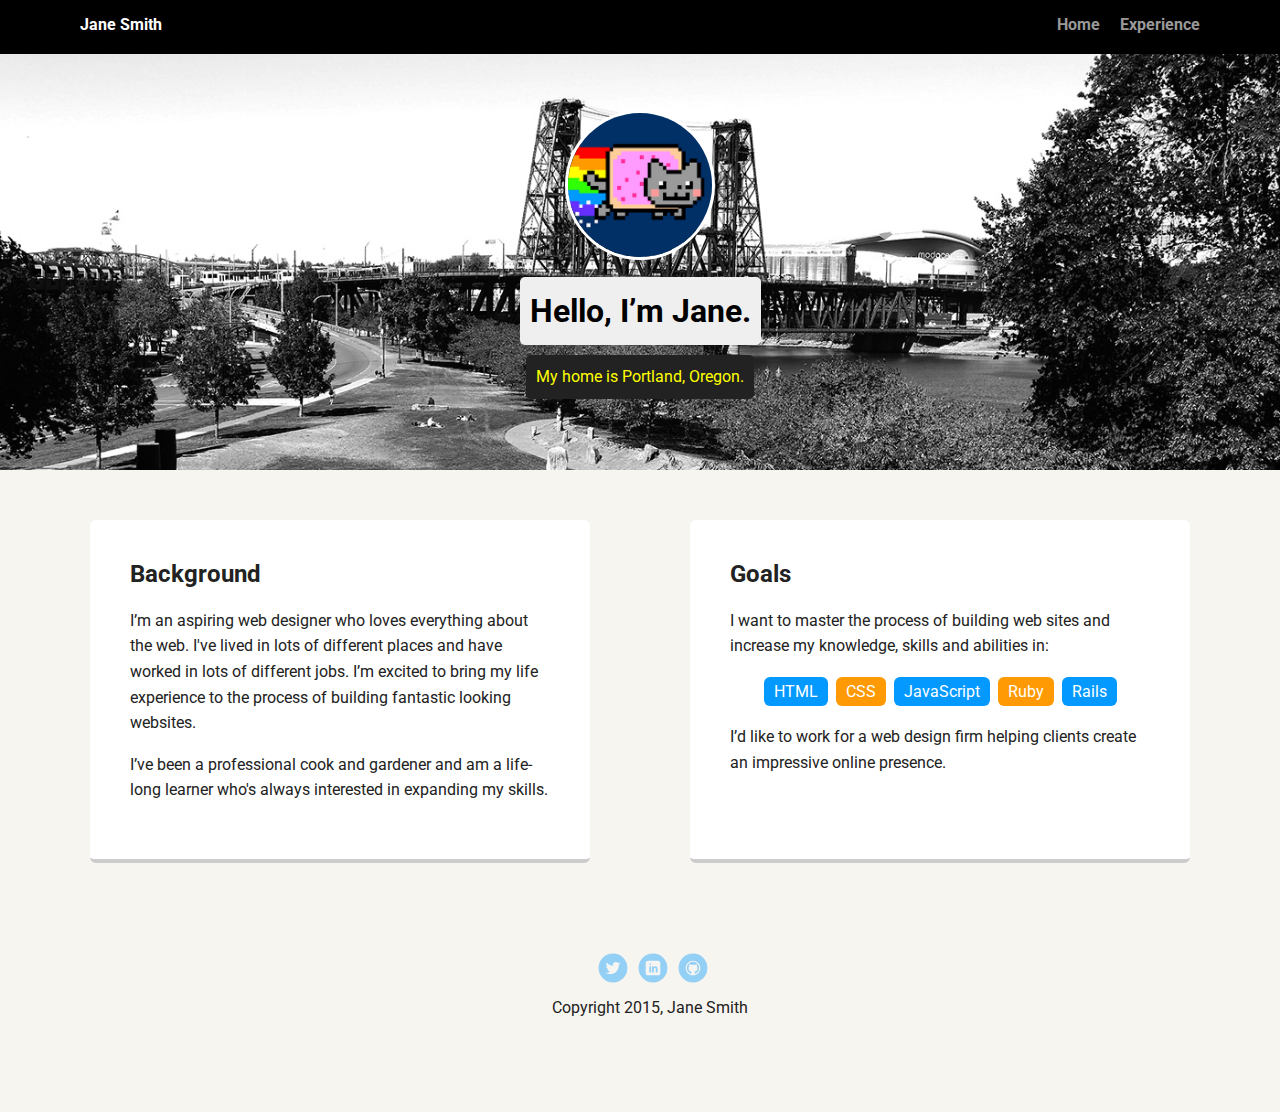
==== index.html @ 9df83da0 "Initial commit" ====
<!doctype html>
<html lang="en">
<head>
  <meta charset="utf-8">
  <title>Jane Smith's Profile</title>
  <meta name="viewport" content="width=device-width, initial-scale=1.0">
  <link rel="stylesheet" href="styles.css">
  <link href="https://fonts.googleapis.com/css?family=Muli%7CRoboto:400,300,500,700,900" rel="stylesheet"></head>
  <body>

    <div class="main-nav">
        <ul class="nav">
          <li class="name">Jane Smith</li>
          <li><a href="#">Home</a></li>
          <li><a href="#">Experience</a></li>
        </ul>
    </div>

    <header>
      <img src="images/me.png" alt="Drawing of Jane Smith" class="profile-image">
      <h1 class="tag name">Hello, I’m Jane.</h1>
      <p class="tag location">My home is Portland, Oregon.</p>
    </header>

    <main class="flex">
      <div class="card">
        <h2>Background</h2>
        <p>I’m an aspiring web designer who loves everything about the web. I've lived in lots of different places and have worked in lots of different jobs. I’m excited to bring my life experience to the process of building fantastic looking websites.</p>
        <p>I’ve been a professional cook and gardener and am a life-long learner who's always interested in expanding my skills.</p>
      </div> 

      <div class="card">
        <h2>Goals</h2>
        <p>I want to master the process of building web sites and increase my knowledge, skills and abilities in:</p>
        <ul class="skills">
          <li>HTML</li>
          <li>CSS</li>
          <li>JavaScript</li>
          <li>Ruby</li>
          <li>Rails</li>
        </ul>
        <p>I’d like to work for a web design firm helping clients create an impressive online presence.</p>
      </div> 

    </main>
    <footer>
      <ul>
        <li><a href="#" class="social twitter">Twitter</a></li>
        <li><a href="#" class="social linkedin">LinkedIn</a></li>
        <li><a href="#" class="social github">Github</a></li>
      </ul>
      <p class="copyright">Copyright 2015, Jane Smith</p>
    </footer>
  </body>
  </html>
---- styles.css ----
/* Global Layout Set-up */
* { 
  box-sizing: border-box;
}
  
body {
  margin: 0;
  padding: 0;
  text-align: center;
  font-family: 'Roboto', sans-serif;
  color: #222;
  background: #f7f5f0;
}
/* Link Styles */

a {
  text-decoration: none;
  color: #999;
}
a:hover {
  color: #6633ff;
}

/* Section Styles */

.main-nav {
  width: 100%;
  background: black;
  min-height: 30px;
  padding: 10px;
  position: fixed;
  text-align: center;
}
.nav {
  display: flex;
  justify-content: space-around;
  font-weight: 700;
  list-style-type: none;
  margin: 0 auto;
  padding: 0;
}

.nav .name {
    display: block;
    margin-right: auto;
    color: white;
}
.nav li {
  padding: 5px 10px 10px 10px;
}
.nav a {
  transition: all .5s;
}
.nav a:hover {
  color: white
}

header {
  text-align: center;
  background: url('images/portland.jpg') no-repeat top center ;
  background-size: cover;
  overflow: hidden;
  padding-top: 60px;
}
header {
  line-height: 1.5;
}
header .profile-image {
  margin-top: 50px;
  width: 150px;
  height: 150px;
  border-radius: 50%;
  border: 3px solid white;
  transition: all .5s;
}
header .profile-image:hover {
  transform: scale(1.2) rotate(5deg);
}
.tag {
  background-color: #efefef;
  color: black;
  padding: 10px;
  border-radius: 5px;
  display: table;
  margin: 10px auto;
} 
.location {
  background-color: #222;
  color: yellow;
}
.card {
  margin: 30px;
  padding: 20px 40px 40px;
  max-width: 500px;
  text-align: left;
  background: #fff;
  border-bottom: 4px solid #ccc;
  border-radius: 6px;
  transition: all .5s;
}
.card:hover {
  border-color: #ff99ff;
}

ul.skills {
  padding: 0;
  text-align: center;
}

.skills li {
  border-radius: 6px;
  display: inline-block;
  background: #ff9904;
  color: white;
  padding: 5px 10px;
  margin: 2px;
}

.skills li:nth-child(odd) {
  background: #0399ff;
}

footer {
  width: 100%;
  min-height: 30px;
  padding: 20px 0 40px 20px;
}

footer .copyright {
  top: -8px;
  font-size: .75em;
}

footer ul {
  list-style-type: none;
  margin: 0;
  padding: 0;
}

footer ul li {
  display: inline-block;
}

a.social {
  display: inline-block;
  text-indent: -9999px;
  margin-left: 5px;
  width: 30px;
  height: 30px;
  background-size: 30px 30px;
  opacity: .4;
  transition: all .5s;
}
a.twitter {
  background-image: url(images/twitter.svg);
}
a.linkedin {
  background-image: url(images/linkedin.svg);
}
a.github {
  background-image: url(images/github.svg);
}
a.social:hover {
  opacity: 1;
}
.clearfix {
  clear: both;
}

/* Styles for larger screens */
@media screen and (min-width: 720px) {
  
  .flex {
      display: -ms-flexbox;      /* TWEENER - IE 10 */
      display: flex; 
      max-width: 1200px;
      -ms-flex-pack: distribute;
      justify-content: space-around;
      margin: 0 auto;
  }

  header {
    min-height: 470px;
  }

  .nav {
    max-width: 1200px;
    padding: 0 30px;
  }


  main {
    padding-top: 20px;
  }

  main p {
    line-height: 1.6em;
  }

  footer {
    font-size: 1.3em;
    max-width: 1200px;
    margin: 40px auto;
  }

}
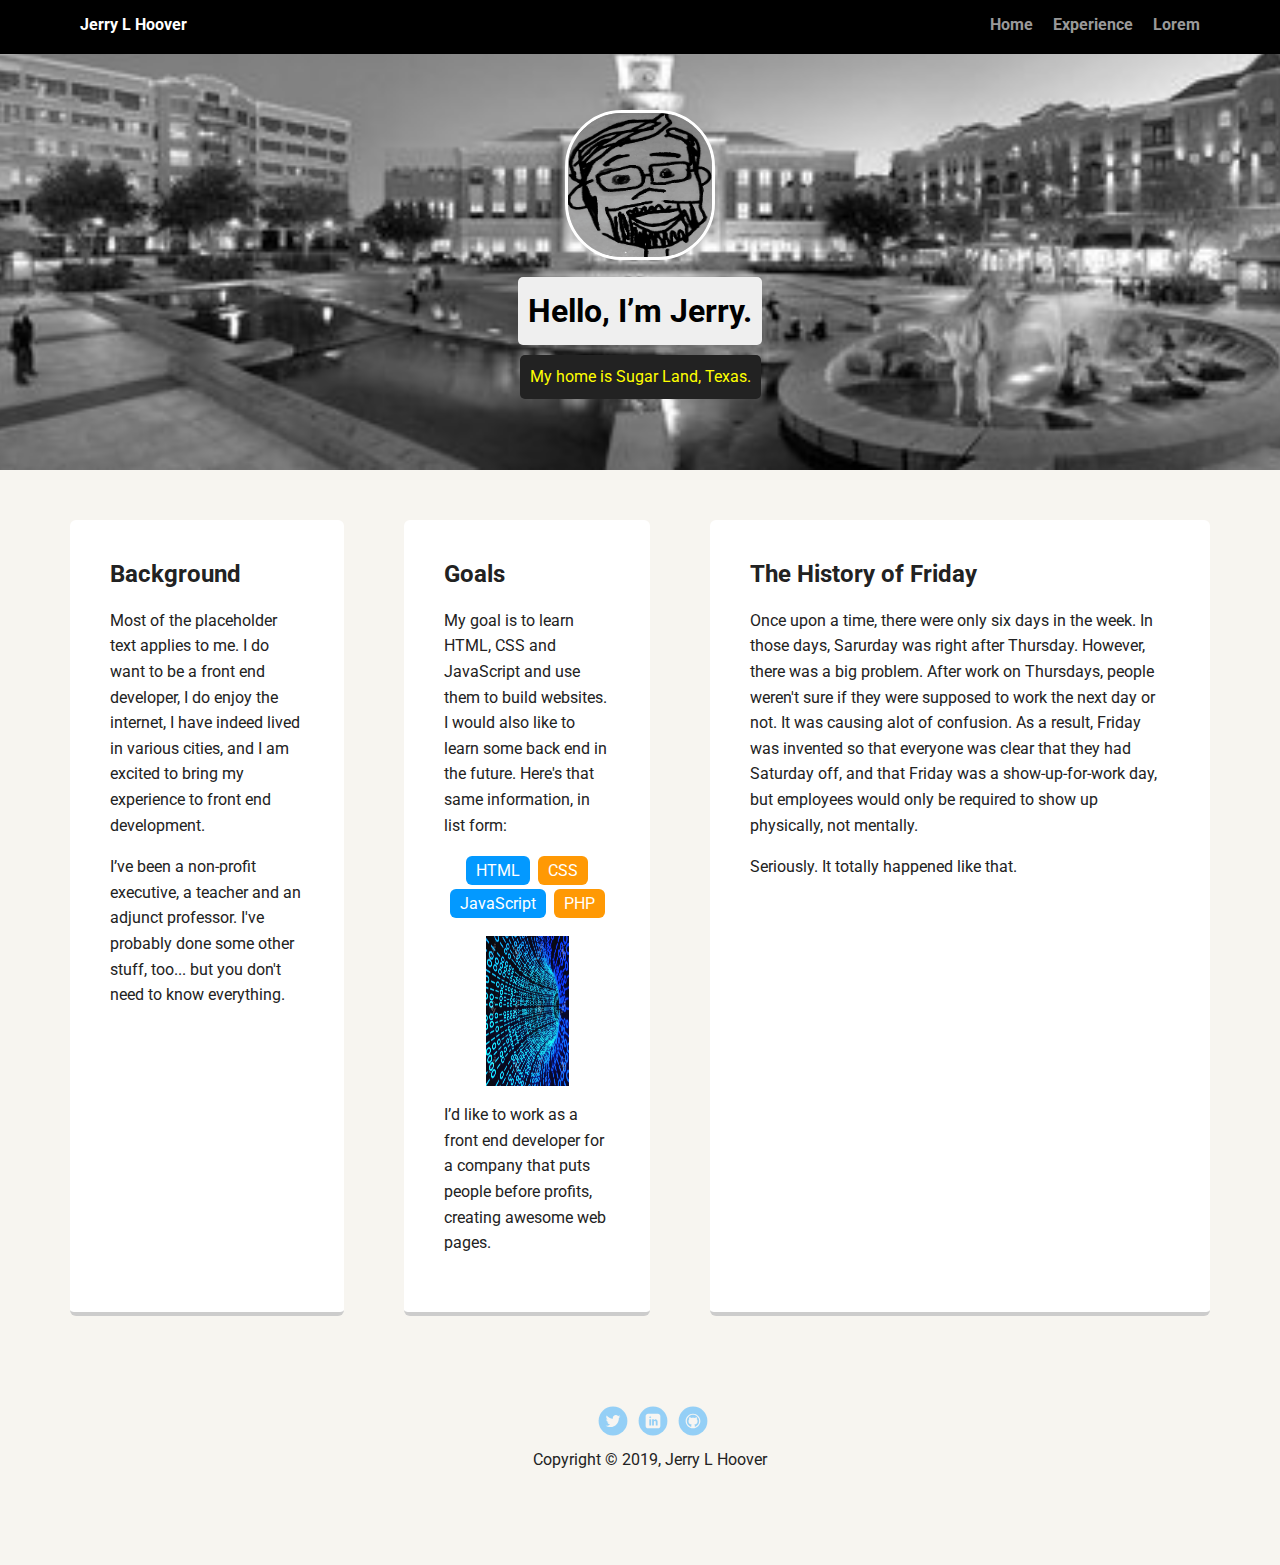
==== commit c8cc8684: "Final Commit for review" ====
--- a/index.html
+++ b/index.html
@@ -2,7 +2,7 @@
 <html lang="en">
 <head>
   <meta charset="utf-8">
-  <title>Jane Smith's Profile</title>
+  <title>Jerry L Hoover's Profile</title>
   <meta name="viewport" content="width=device-width, initial-scale=1.0">
   <link rel="stylesheet" href="styles.css">
   <link href="https://fonts.googleapis.com/css?family=Muli%7CRoboto:400,300,500,700,900" rel="stylesheet"></head>
@@ -10,46 +10,55 @@
 
     <div class="main-nav">
         <ul class="nav">
-          <li class="name">Jane Smith</li>
-          <li><a href="#">Home</a></li>
-          <li><a href="#">Experience</a></li>
+          <li class="name">Jerry L Hoover</li>
+          <li><a href="index.html">Home</a></li>
+          <li><a href="experience.html">Experience</a></li>
+          <li><a href="lorem.html">Lorem</a></li>
         </ul>
     </div>
 
     <header>
-      <img src="images/me.png" alt="Drawing of Jane Smith" class="profile-image">
-      <h1 class="tag name">Hello, I’m Jane.</h1>
-      <p class="tag location">My home is Portland, Oregon.</p>
+      <img src="images/me.png" alt="This is JHoo" class="profile-image">
+      <h1 class="tag name">Hello, I’m Jerry.</h1>
+      <p class="tag location">My home is Sugar Land, Texas.</p>
     </header>
 
     <main class="flex">
       <div class="card">
         <h2>Background</h2>
-        <p>I’m an aspiring web designer who loves everything about the web. I've lived in lots of different places and have worked in lots of different jobs. I’m excited to bring my life experience to the process of building fantastic looking websites.</p>
-        <p>I’ve been a professional cook and gardener and am a life-long learner who's always interested in expanding my skills.</p>
+        <p>Most of the placeholder text applies to me. I do want to be a front end developer, I do enjoy the internet, I have indeed lived in various cities, and I am excited to bring my experience to front end development.</p>
+        <p>I’ve been a non-profit executive, a teacher and an adjunct professor. I've probably done some other stuff, too... but you don't need to know everything.</p>
       </div> 
 
       <div class="card">
         <h2>Goals</h2>
-        <p>I want to master the process of building web sites and increase my knowledge, skills and abilities in:</p>
+        <p>My goal is to learn HTML, CSS and JavaScript and use them to build websites. I would also like to learn some back end in the future. Here's that same information, in list form: </p>
         <ul class="skills">
           <li>HTML</li>
           <li>CSS</li>
           <li>JavaScript</li>
-          <li>Ruby</li>
-          <li>Rails</li>
+          <li>PHP</li>
         </ul>
-        <p>I’d like to work for a web design firm helping clients create an impressive online presence.</p>
-      </div> 
+              <div>
+                <img class="tunnel" src="images/tunnel.jpg" alt="the digital tunnel">
+              </div>
+        <p>I’d like to work as a front end developer for a company that puts people before profits, creating awesome web pages.</p>
+      </div>
+
+      <div class="card">
+        <h2>The History of Friday</h2>
+        <p>Once upon a time, there were only six days in the week. In those days, Sarurday was right after Thursday. However, there was a big problem. After work on Thursdays, people weren't sure if they were supposed to work the next day or not. It was causing alot of confusion. As a result, Friday was invented so that everyone was clear that they had Saturday off, and that Friday was a show-up-for-work day, but employees would only be required to show up physically, not mentally.</p>
+        <p>Seriously. It totally happened like that.</p>
+      </div>
 
     </main>
     <footer>
       <ul>
-        <li><a href="#" class="social twitter">Twitter</a></li>
-        <li><a href="#" class="social linkedin">LinkedIn</a></li>
-        <li><a href="#" class="social github">Github</a></li>
+        <li><a href="https://twitter.com/RealJHoo" class="social twitter">Twitter</a></li>
+        <li><a href="https://www.linkedin.com/in/jerry-hoover-tbd/" class="social linkedin">LinkedIn</a></li>
+        <li><a href="https://github.com/realjhoo" class="social github">Github</a></li>
       </ul>
-      <p class="copyright">Copyright 2015, Jane Smith</p>
+      <p class="copyright">Copyright &copy; 2019, Jerry L Hoover</p>
     </footer>
   </body>
-  </html>
+  </html>--- a/styles.css
+++ b/styles.css
@@ -57,7 +57,7 @@
 
 header {
   text-align: center;
-  background: url('images/portland.jpg') no-repeat top center ;
+  background: url('images/sugarland.jpg') no-repeat top center ;
   background-size: cover;
   overflow: hidden;
   padding-top: 60px;
@@ -69,12 +69,12 @@
   margin-top: 50px;
   width: 150px;
   height: 150px;
-  border-radius: 50%;
+  border-radius: 38%;
   border: 3px solid white;
   transition: all .5s;
 }
 header .profile-image:hover {
-  transform: scale(1.2) rotate(5deg);
+  transform: scale(1.2) rotate(180deg);
 }
 .tag {
   background-color: #efefef;
@@ -167,6 +167,22 @@
   clear: both;
 }
 
+/* added styles */
+.hiking {
+  height: 50%;
+  width: 50%;
+  padding: 20px;
+}
+
+.tunnel {
+  height: 150px;
+  width: 150px;
+  margin-left: auto;
+  margin-right: auto;
+  width: 50%;
+  display: block;
+}
+
 /* Styles for larger screens */
 @media screen and (min-width: 720px) {
   
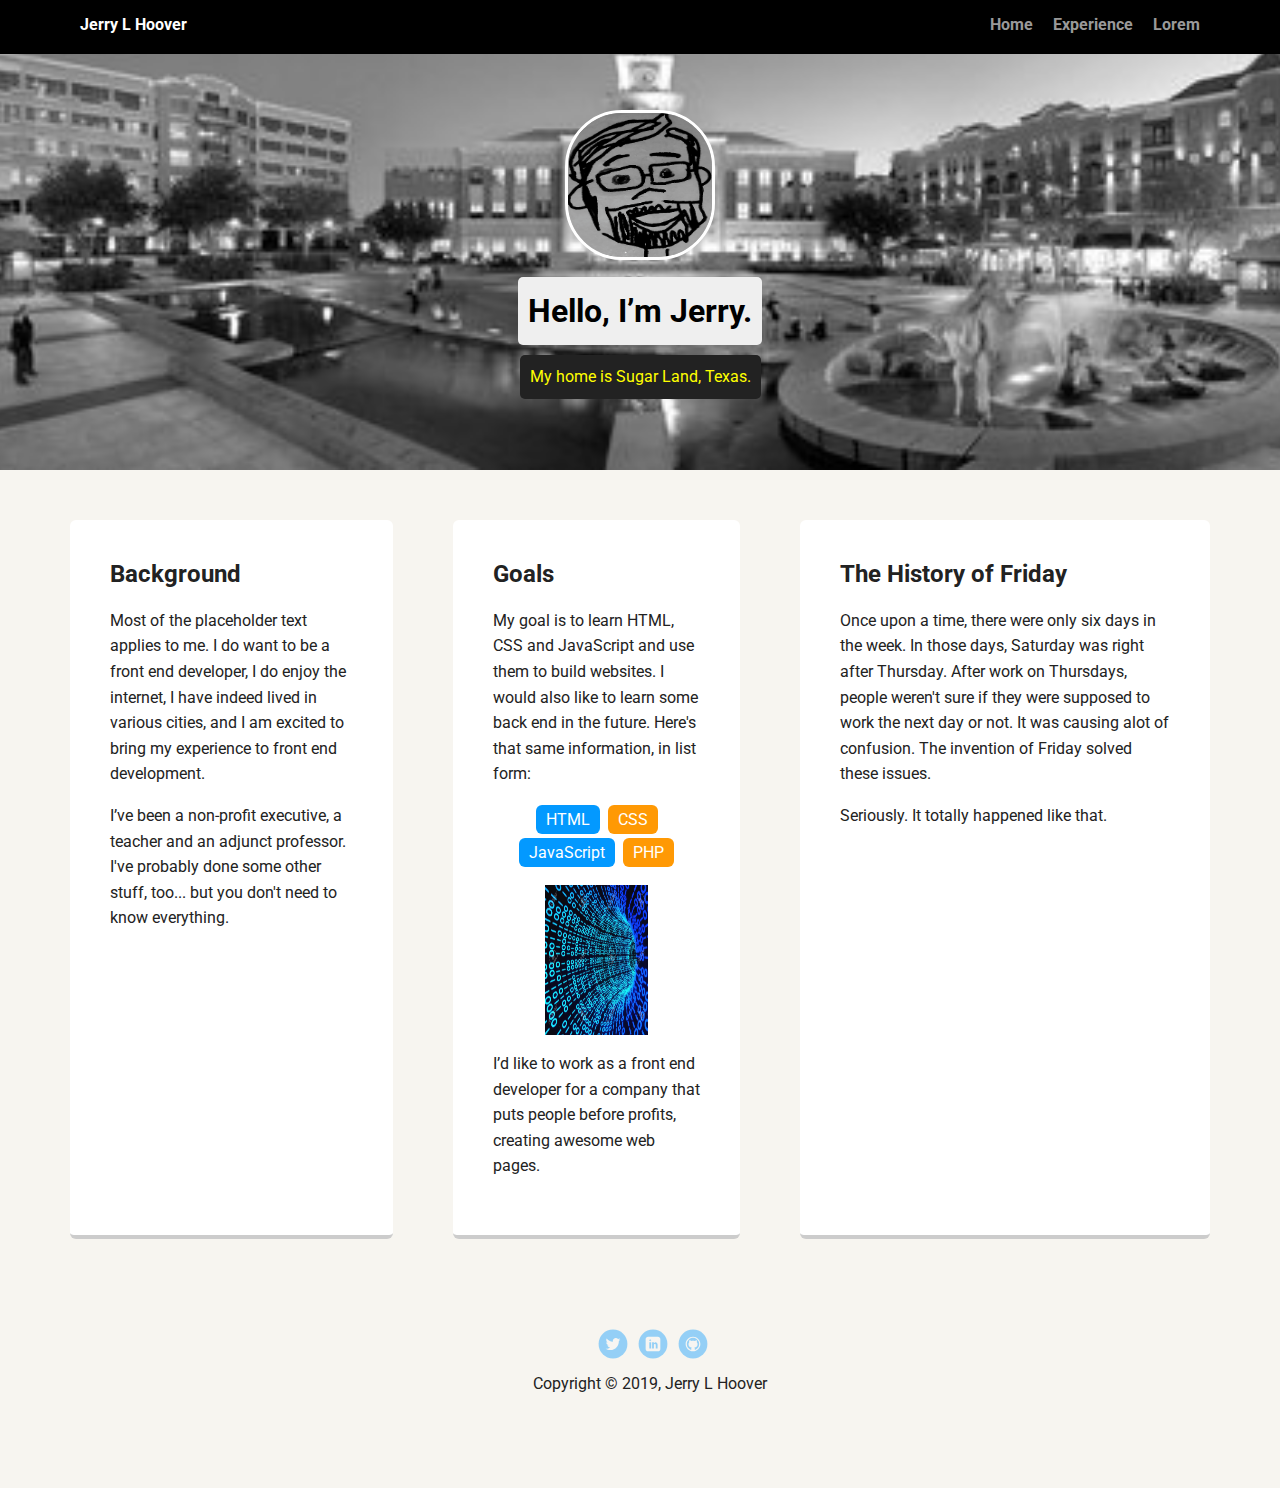
==== commit dab6e48b: "Last Final Commit" ====
--- a/index.html
+++ b/index.html
@@ -47,7 +47,7 @@
 
       <div class="card">
         <h2>The History of Friday</h2>
-        <p>Once upon a time, there were only six days in the week. In those days, Sarurday was right after Thursday. However, there was a big problem. After work on Thursdays, people weren't sure if they were supposed to work the next day or not. It was causing alot of confusion. As a result, Friday was invented so that everyone was clear that they had Saturday off, and that Friday was a show-up-for-work day, but employees would only be required to show up physically, not mentally.</p>
+        <p>Once upon a time, there were only six days in the week. In those days, Saturday was right after Thursday. After work on Thursdays, people weren't sure if they were supposed to work the next day or not. It was causing alot of confusion. The invention of Friday solved these issues.</p>
         <p>Seriously. It totally happened like that.</p>
       </div>
 
